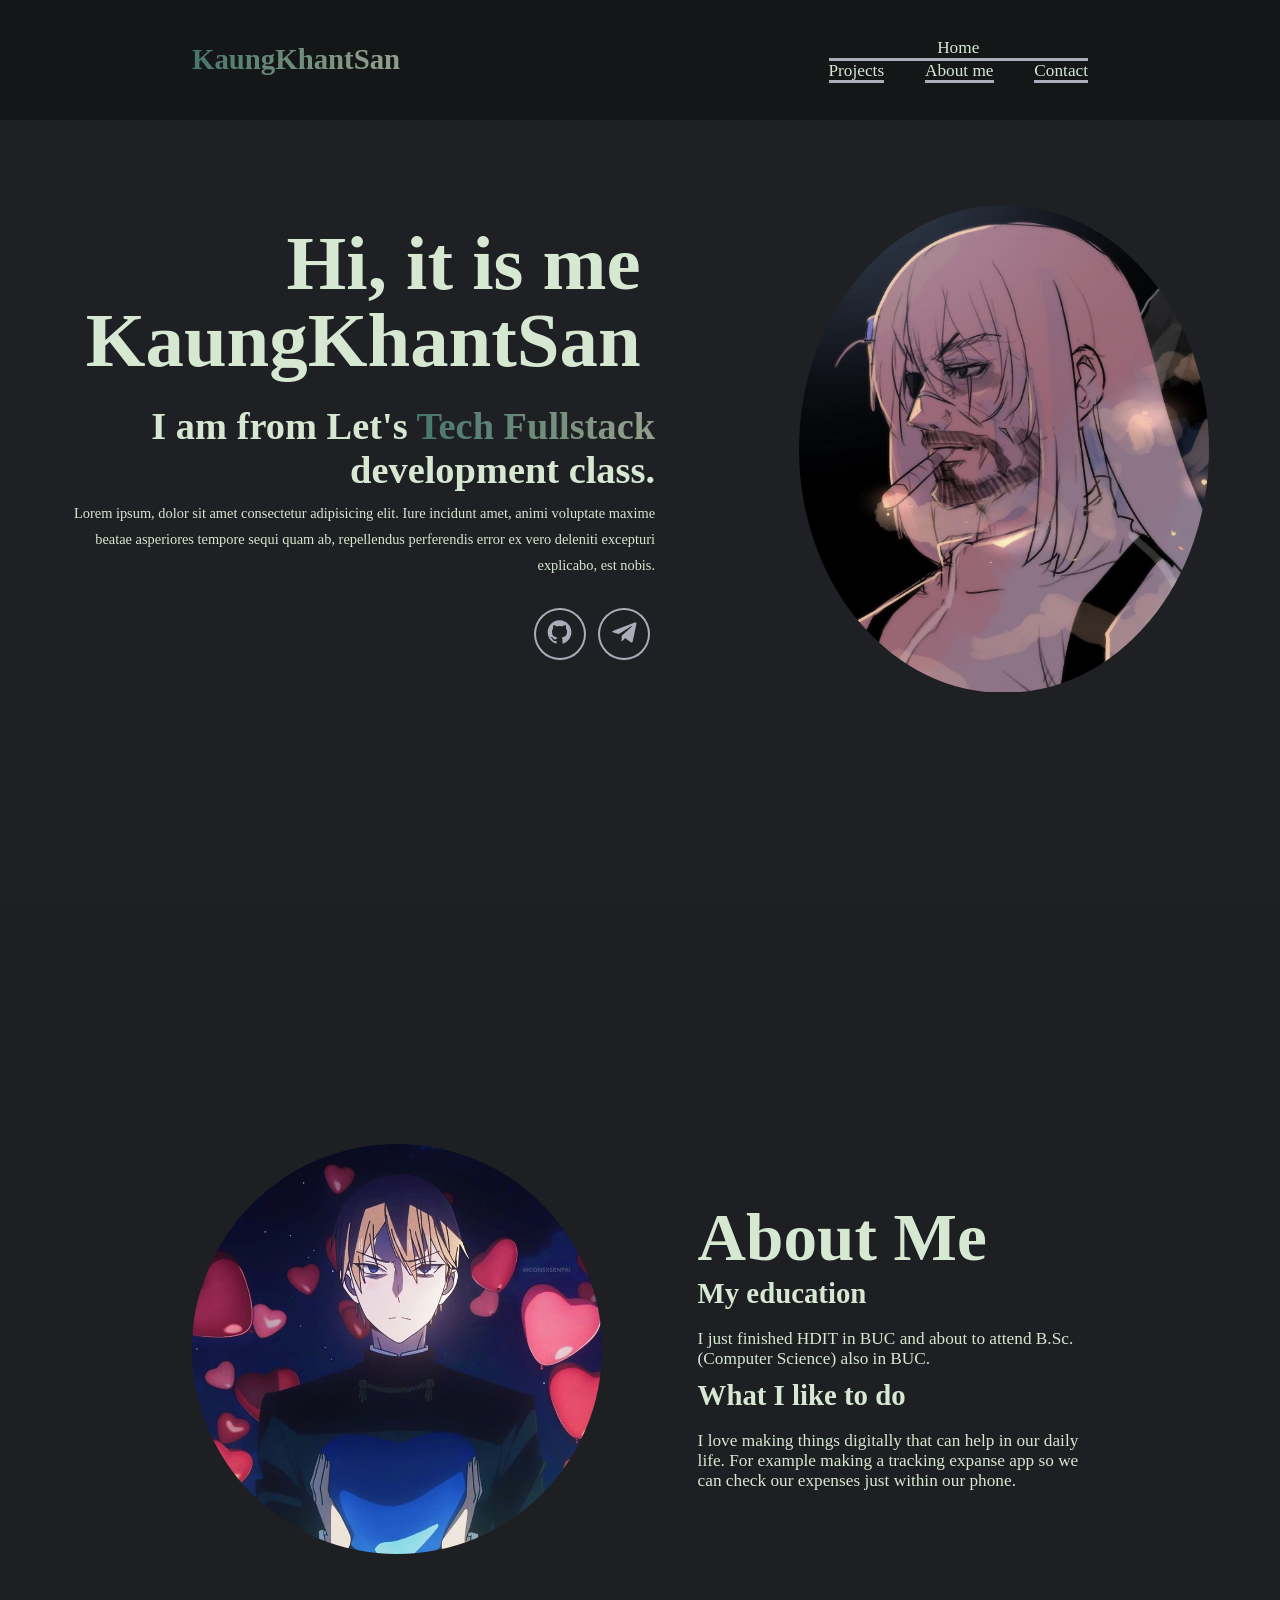
==== index.html @ 521247ca "Home page and about page added." ====
<!doctype html>
<html lang="en">
  <head>
    <meta charset="UTF-8" />
    <meta name="viewport" content="width=device-width, initial-scale=1.0" />
    <link rel="stylesheet" href="css/style.css" />
    <link
      href="https://unpkg.com/boxicons@2.1.4/css/boxicons.min.css"
      rel="stylesheet"
    />
    <title>Let's Tech Portfolio</title>
  </head>
  <body>
    <header class="header">
      <a href="#home" class="logo"><span>KaungKhantSan</span></a>
      <i class="bx bx-menu" id="menu-icon"></i>
      <nav class="navBar">
        <a href="#home" class="home">Home</a>
        <a href="#projects" class="projects">Projects</a>
        <a href="#aboutMe" class="aboutMe">About me</a>
        <a href="#contact" class="contact">Contact</a>
      </nav>
    </header>

    <section class="home" id="home">
      <div class="home-content">
        <h1>Hi, it is me KaungKhantSan</h1>
        <h3>I am from Let's <span>Tech Fullstack</span> development class.</h3>
        <p>
          Lorem ipsum, dolor sit amet consectetur adipisicing elit. Iure
          incidunt amet, animi voluptate maxime beatae asperiores tempore sequi
          quam ab, repellendus perferendis error ex vero deleniti excepturi
          explicabo, est nobis.
        </p>
        <div class="social-icons">
          <a href="#"><i class="bx bxl-github"></i></a>
          <a href="#"><i class="bx bxl-telegram"></i></a>
        </div>
      </div>
      <div class="home-img">
        <img src="assets/4313d2e14004666a464f64e05784f14e.jpg" alt="" />
      </div>
    </section>

    <section class="about" id="about">
      <div class="about-img">
        <img src="assets/1ae00e6d04856765911f0a07c1f2c365.jpg" alt="" />
      </div>
      <div class="about-content">
        <h2>About Me</h2>
        <h3>My education</h3>
        <p>
          I just finished HDIT in BUC and about to attend B.Sc. (Computer
          Science) also in BUC.
        </p>
        <h3>What I like to do</h3>
        <p>
          I love making things digitally that can help in our daily life. For
          example making a tracking expanse app so we can check our expenses
          just within our phone.
        </p>
      </div>
    </section>
    <script src="js/main.js"></script>
  </body>
</html>
---- css/style.css ----
* {
  padding: 0;
  margin: 0;
  scroll-behavior: smooth;
  text-decoration: none;
  box-sizing: border-box;
  font-family: "Poppins";
}

:root {
  --bg-color: #1e2023;
  --bg-second-color: #1e1f22;
  --text-color: #d6e7d2;
  --main-color: #acadba;
}

html {
  font-size: 60%;
  overflow-x: hidden;
}

body {
  background-color: var(--bg-color);
  color: var(--text-color);
}

.header {
  position: fixed;
  width: 100%;
  left: 0;
  top: 0;
  padding: 4rem 15%;
  background: rgba(0, 0, 0, 0.3);
  backdrop-filter: blur(10px);
  justify-content: space-between;
  align-items: center;
  z-index: 1000;
  display: flex;
}

#menu-icon {
  font-size: 3.5rem;
  color: var(--main-color);
  display: none;
}

.logo {
  font-size: 3rem;
  font-weight: 800;
  color: var(--text-color);
  cursor: pointer;
  transition: 0.3s ease-in-out;
}

.logo :hover {
  transform: scale(1.1);
}

span {
  background: linear-gradient(270deg, #8e9e8a 10%, #46766a 100%);
  background-clip: text;
  color: transparent;
}

.navBar a {
  font-size: 1.8rem;
  margin-left: 4rem;
  font-weight: 500;
  color: var(--text-color);
  transition: 0.3s ease-in-out;
  border-bottom: 3px solid var(--main-color);
}

section {
  min-height: 100vh;
  padding: 10rem 15%;
}

.home {
  display: flex;
  align-items: center;
  justify-content: center;
  gap: 15rem;
}

.home-content {
  display: flex;
  flex-direction: column;
  align-items: flex-end;
  text-align: right;
}

.home-content h1 {
  font-size: 8rem;
  font-weight: 700;
  margin: 1.5rem;
  line-height: 1;
}

.home-content h3 {
  margin: 1rem 0;
  font-size: 4rem;
}

.home-content p {
  font-size: 1.5rem;
  font-weight: 500;
  line-height: 1.8;
}

.home-img img {
  width: 32vw;
  border-radius: 50%;
}

.social-icons a {
  display: inline-flex;
  align-items: center;
  justify-content: center;
  font-size: 3rem;
  padding: 1rem;
  background: transparent;
  border: 2px solid var(--main-color);
  border-radius: 50%;
  color: var(--main-color);
  margin: 3rem 0.5rem;
  transition: 0.3s ease-in-out;
}

.social-icons a:hover {
  color: var(--text-color);
  background-color: var(--main-color);
  transform: scale(1.1) translateY(-5px);
  box-shadow: 0 0 25px var(--text-color);
}

.about {
  display: flex;
  align-items: center;
  justify-content: center;
  gap: 10rem;
  background: var(--bg-second-color);
}

.about-img img {
  width: 32vw;
  border-radius: 50%;
}

.about-content h2 {
  font-size: 7rem;
  text-align: left;
}

.about-content h3 {
  font-size: 3rem;
  text-align: left;
  margin-bottom: 2rem;
}

.about-content p {
  font-size: 1.8rem;
  margin-bottom: 1rem;
}

/* ::-webkit-scrollbar {
  width: 10px;
}

::-webkit-scrollbar-thumb {
  background-color: var(--main-color);
}

::-webkit-scrollbar-track {
  background-color: var(--bg-color);
} */
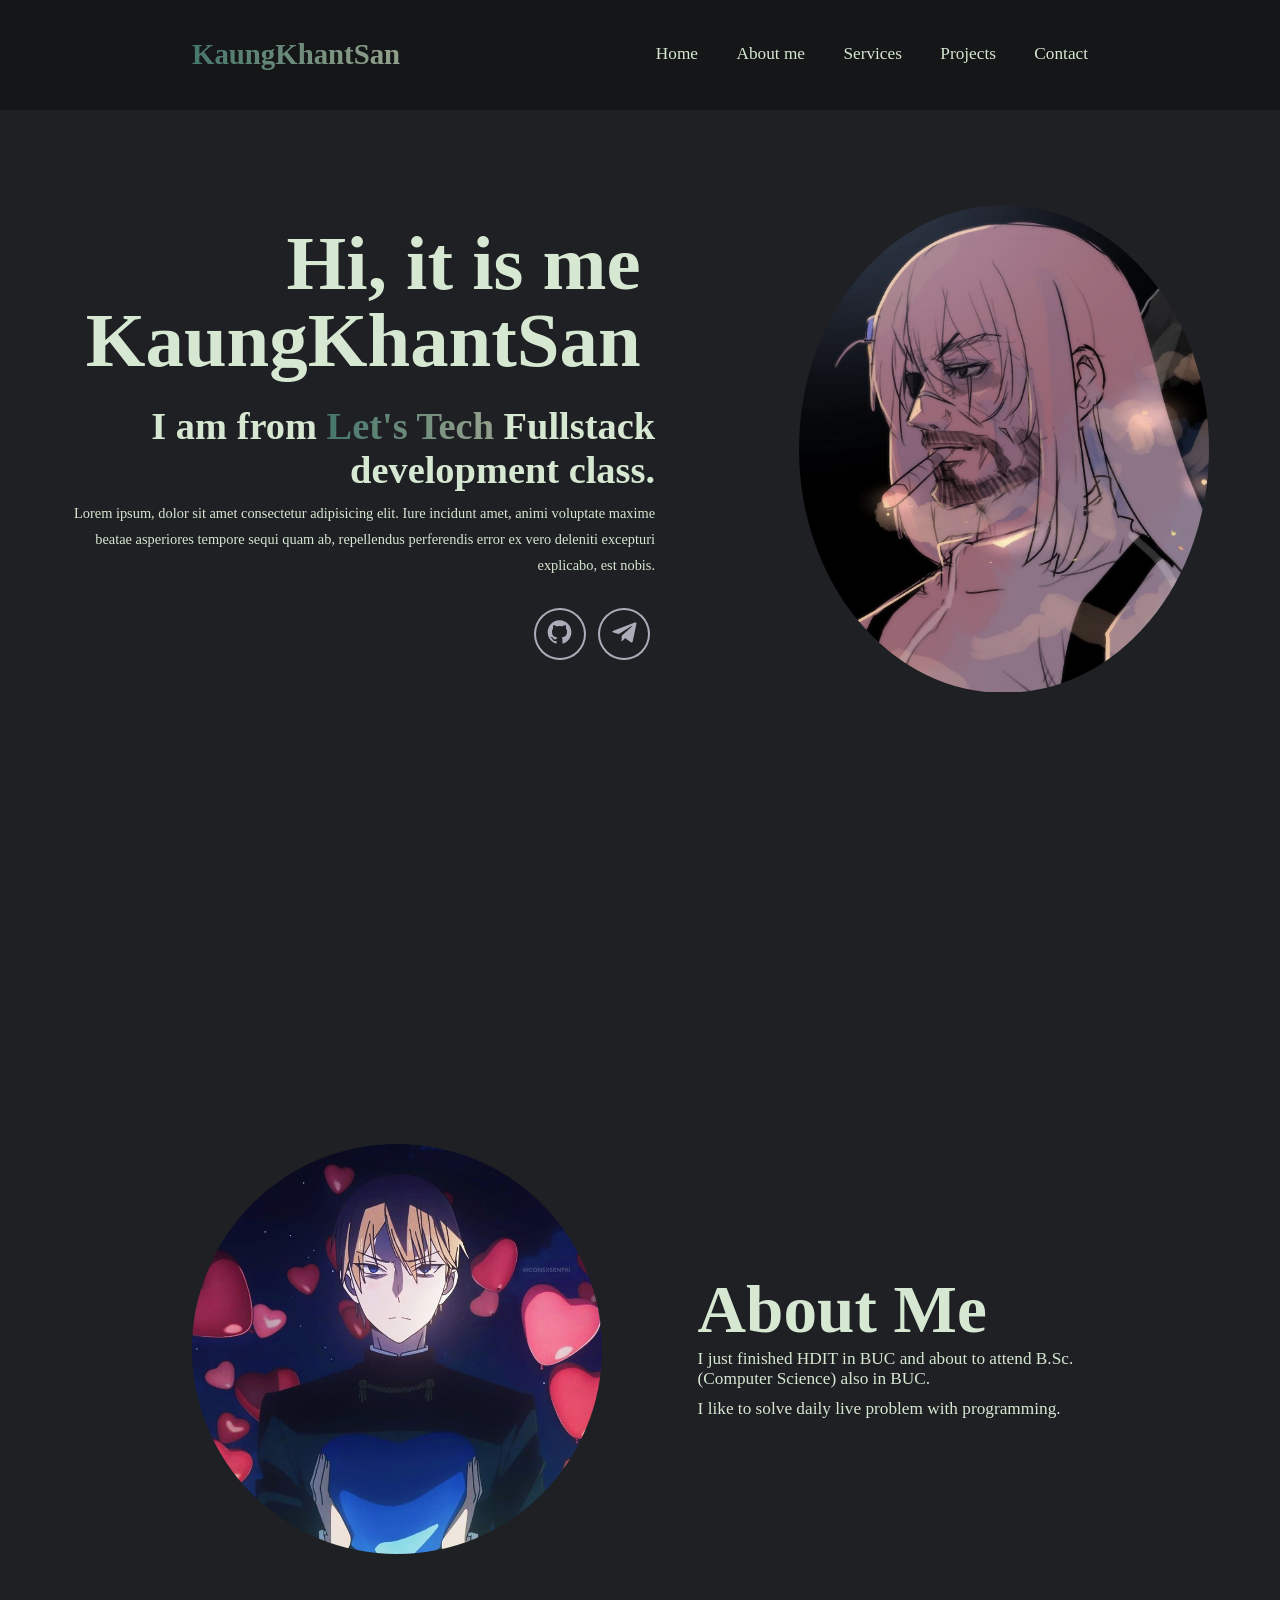
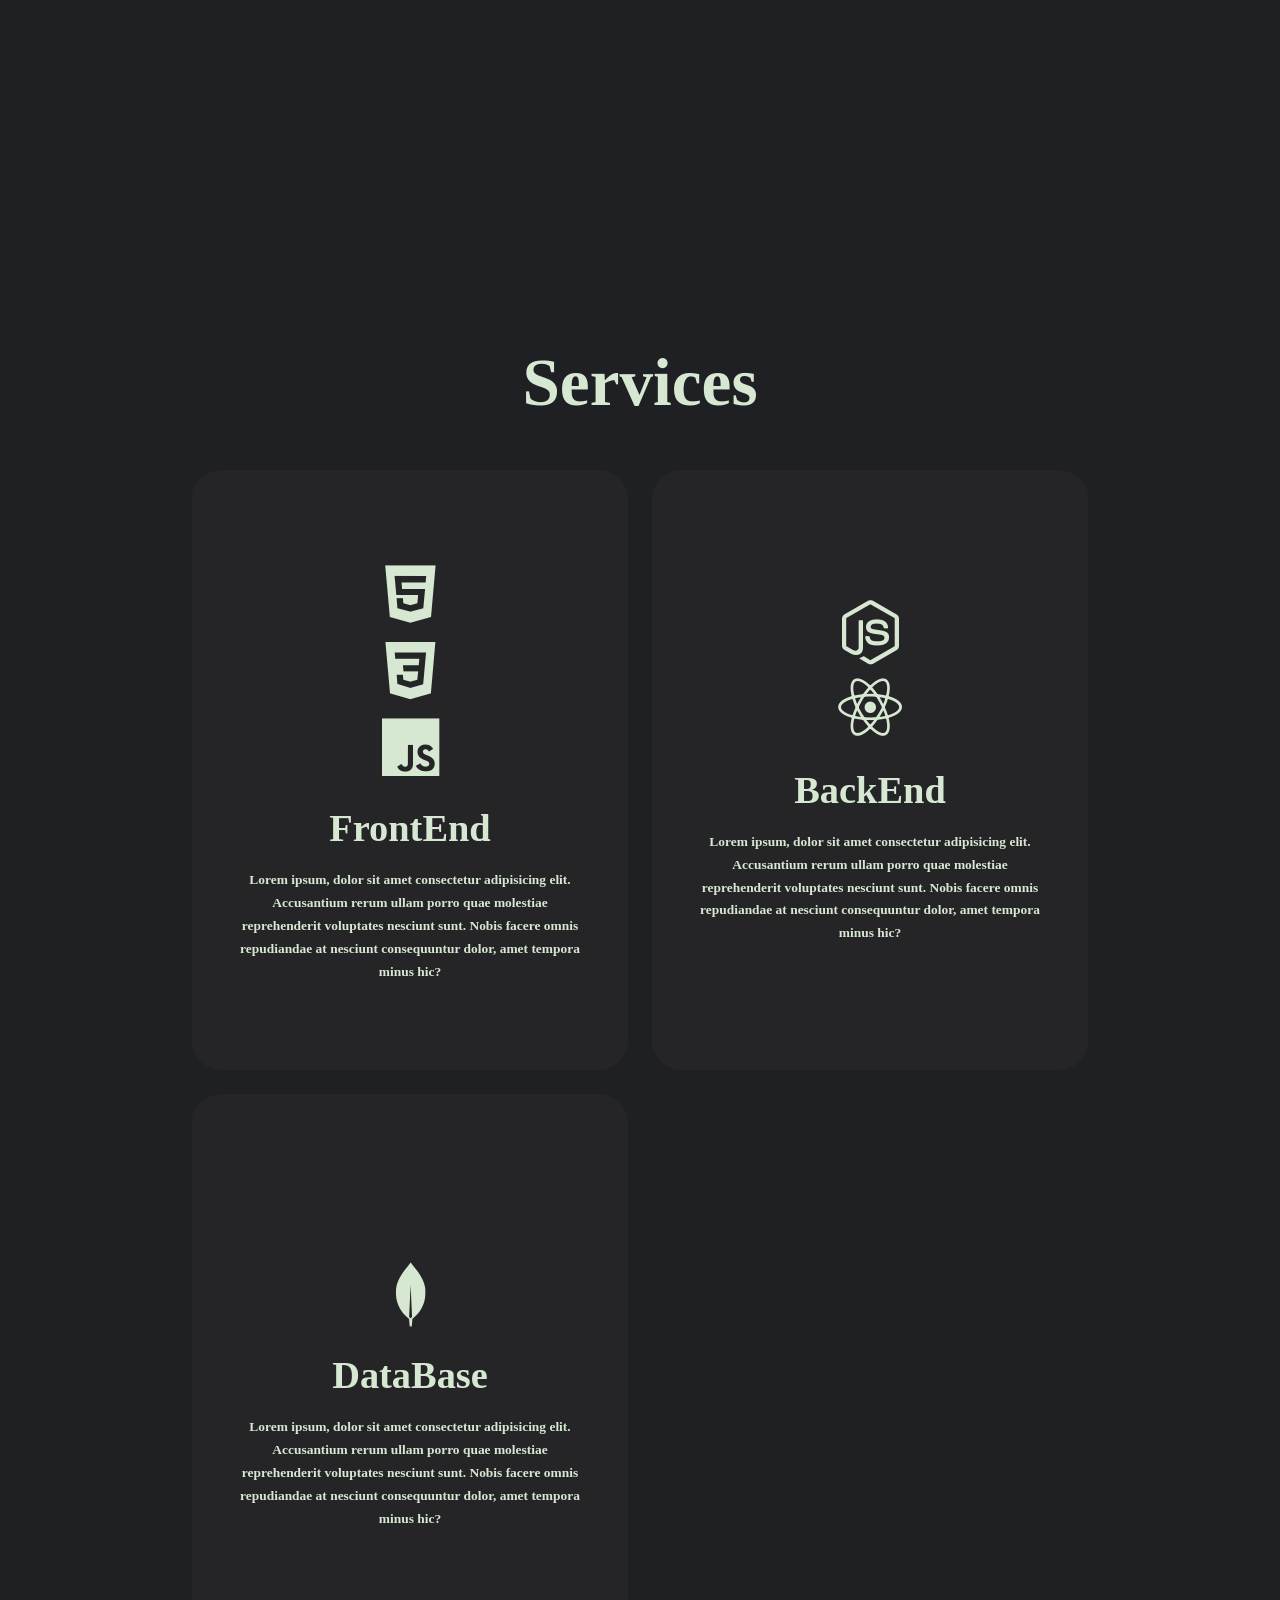
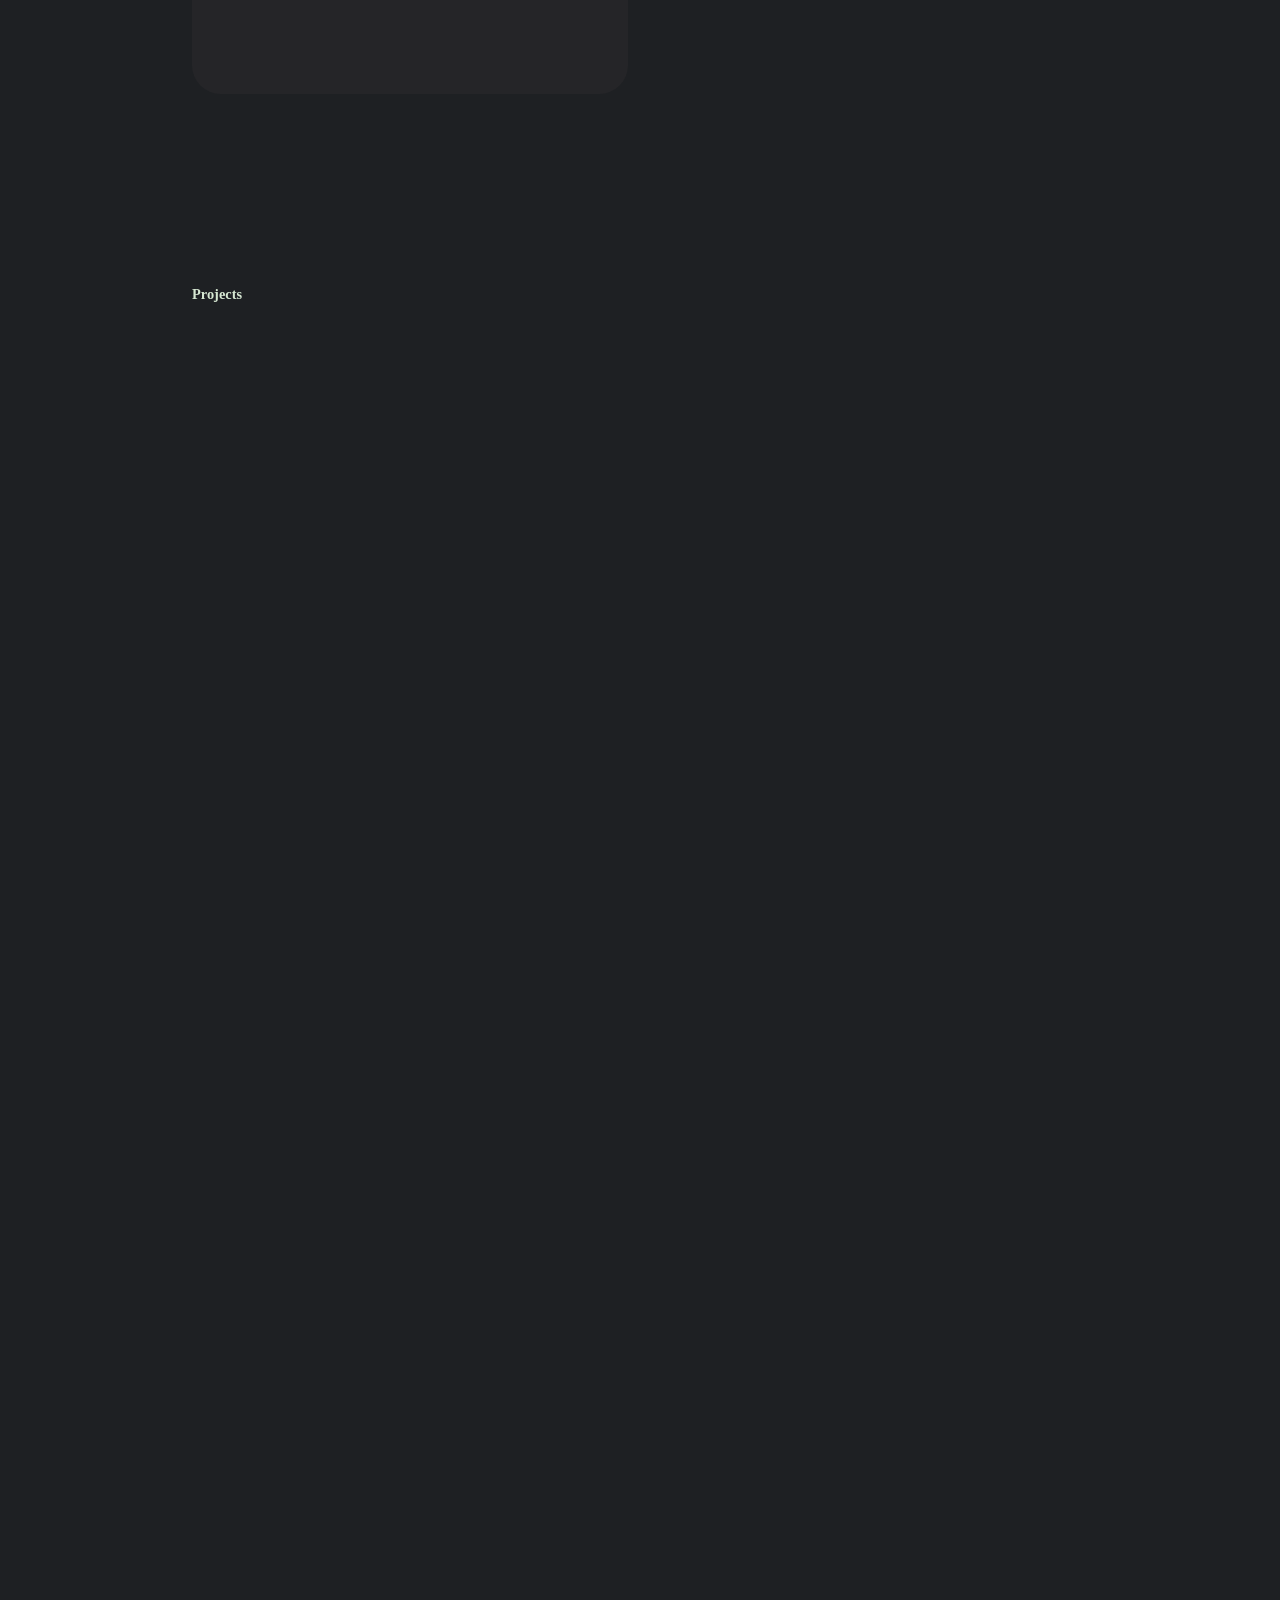
==== commit 4e6864aa: "Services Added" ====
--- a/index.html
+++ b/index.html
@@ -16,8 +16,9 @@
       <i class="bx bx-menu" id="menu-icon"></i>
       <nav class="navBar">
         <a href="#home" class="home">Home</a>
+        <a href="#aboutMe" class="aboutMe">About me</a>
+        <a href="#services" class="services">Services</a>
         <a href="#projects" class="projects">Projects</a>
-        <a href="#aboutMe" class="aboutMe">About me</a>
         <a href="#contact" class="contact">Contact</a>
       </nav>
     </header>
@@ -25,7 +26,7 @@
     <section class="home" id="home">
       <div class="home-content">
         <h1>Hi, it is me KaungKhantSan</h1>
-        <h3>I am from Let's <span>Tech Fullstack</span> development class.</h3>
+        <h3>I am from <span>Let's Tech</span> Fullstack development class.</h3>
         <p>
           Lorem ipsum, dolor sit amet consectetur adipisicing elit. Iure
           incidunt amet, animi voluptate maxime beatae asperiores tempore sequi
@@ -42,25 +43,75 @@
       </div>
     </section>
 
-    <section class="about" id="about">
+    <section class="aboutMe" id="aboutMe">
       <div class="about-img">
         <img src="assets/1ae00e6d04856765911f0a07c1f2c365.jpg" alt="" />
       </div>
       <div class="about-content">
         <h2>About Me</h2>
-        <h3>My education</h3>
         <p>
           I just finished HDIT in BUC and about to attend B.Sc. (Computer
           Science) also in BUC.
         </p>
-        <h3>What I like to do</h3>
-        <p>
-          I love making things digitally that can help in our daily life. For
-          example making a tracking expanse app so we can check our expenses
-          just within our phone.
-        </p>
+        <p>I like to solve daily live problem with programming.</p>
       </div>
     </section>
+
+    <section class="services" id="services">
+      <h2 class="heading">Services</h2>
+
+      <div class="services-container">
+        <div class="services-box">
+          <div class="services-info">
+            <i class="bx bxl-html5"></i>
+            <i class="bx bxl-css3"></i>
+            <i class="bx bxl-javascript"></i>
+            <h4>FrontEnd</h4>
+            <p>
+              Lorem ipsum, dolor sit amet consectetur adipisicing elit.
+              Accusantium rerum ullam porro quae molestiae reprehenderit
+              voluptates nesciunt sunt. Nobis facere omnis repudiandae at
+              nesciunt consequuntur dolor, amet tempora minus hic?
+            </p>
+          </div>
+        </div>
+
+        <div class="services-box">
+          <div class="services-info">
+            <i class="bx bxl-nodejs"></i>
+            <i class="bx bxl-react"></i>
+            <h4>BackEnd</h4>
+            <p>
+              Lorem ipsum, dolor sit amet consectetur adipisicing elit.
+              Accusantium rerum ullam porro quae molestiae reprehenderit
+              voluptates nesciunt sunt. Nobis facere omnis repudiandae at
+              nesciunt consequuntur dolor, amet tempora minus hic?
+            </p>
+          </div>
+        </div>
+
+        <div class="services-box">
+          <div class="services-info">
+            <i class="bx bxl-mongodb"></i>
+            <h4>DataBase</h4>
+            <p>
+              Lorem ipsum, dolor sit amet consectetur adipisicing elit.
+              Accusantium rerum ullam porro quae molestiae reprehenderit
+              voluptates nesciunt sunt. Nobis facere omnis repudiandae at
+              nesciunt consequuntur dolor, amet tempora minus hic?
+            </p>
+          </div>
+        </div>
+      </div>
+    </section>
+
+    <section class="projects" id="projects">
+      <h2>Projects</h2>
+
+      <div></div>
+    </section>
+
+    <section class="contact" id="contact"></section>
     <script src="js/main.js"></script>
   </body>
 </html>
--- a/css/style.css
+++ b/css/style.css
@@ -9,7 +9,7 @@
 
 :root {
   --bg-color: #1e2023;
-  --bg-second-color: #1e1f22;
+  --bg-second-color: #252528;
   --text-color: #d6e7d2;
   --main-color: #acadba;
 }
@@ -32,10 +32,10 @@
   padding: 4rem 15%;
   background: rgba(0, 0, 0, 0.3);
   backdrop-filter: blur(10px);
+  display: flex;
   justify-content: space-between;
   align-items: center;
   z-index: 1000;
-  display: flex;
 }
 
 #menu-icon {
@@ -62,12 +62,21 @@
   color: transparent;
 }
 
+.navBar {
+  display: flex;
+}
+
 .navBar a {
   font-size: 1.8rem;
   margin-left: 4rem;
   font-weight: 500;
   color: var(--text-color);
   transition: 0.3s ease-in-out;
+  border-bottom: 2px solid transparent;
+}
+
+.navBar a:hover {
+  color: var(--main-color);
   border-bottom: 3px solid var(--main-color);
 }
 
@@ -134,12 +143,12 @@
   box-shadow: 0 0 25px var(--text-color);
 }
 
-.about {
+.aboutMe {
   display: flex;
   align-items: center;
   justify-content: center;
   gap: 10rem;
-  background: var(--bg-second-color);
+  /* background: var(--bg-second-color); */
 }
 
 .about-img img {
@@ -174,3 +183,60 @@
 ::-webkit-scrollbar-track {
   background-color: var(--bg-color);
 } */
+
+.heading {
+  text-align: center;
+  font-size: 7rem;
+  margin: 5rem 0;
+}
+
+.services {
+  color: var(--text-color);
+}
+
+.services h2 {
+  color: var(--text-color);
+}
+
+.services-container {
+  display: grid;
+  grid-template-columns: repeat(auto-fit, minmax(300px, 1fr));
+  align-items: center;
+  gap: 2.5rem;
+}
+
+.services-box {
+  display: flex;
+  align-items: center;
+  justify-content: center;
+  background-color: var(--bg-second-color);
+  height: 600px;
+  border-radius: 3rem;
+  cursor: pointer;
+  border: 5px soild transparent;
+}
+
+.services-info {
+  display: flex;
+  flex-direction: column;
+  text-align: center;
+  justify-content: center;
+  align-items: center;
+  padding: 5rem;
+}
+
+.services-info h4 {
+  font-size: 4rem;
+  margin: 2rem 0;
+  font-weight: 800;
+}
+
+.services-info p {
+  font-size: 1.4rem;
+  font-weight: 600;
+  line-height: 1.7;
+}
+
+.services-info i {
+  font-size: 8rem;
+}
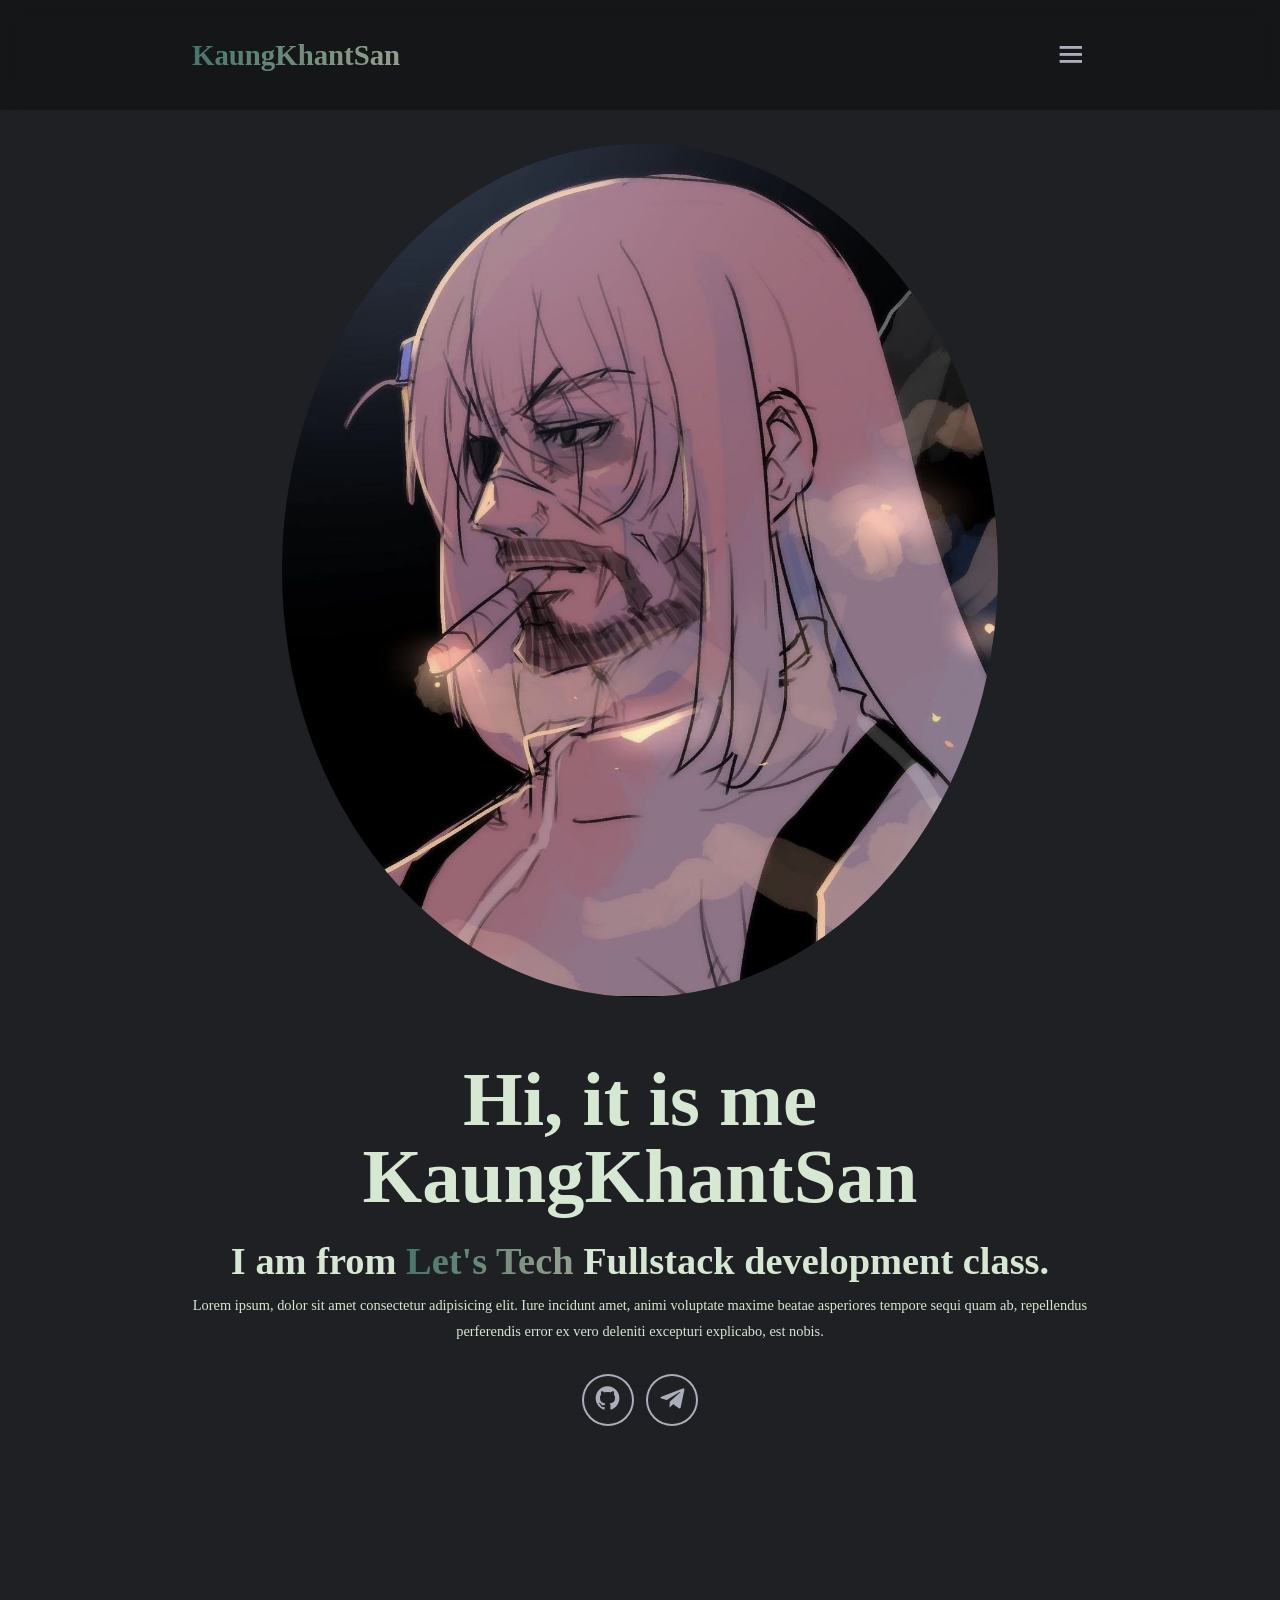
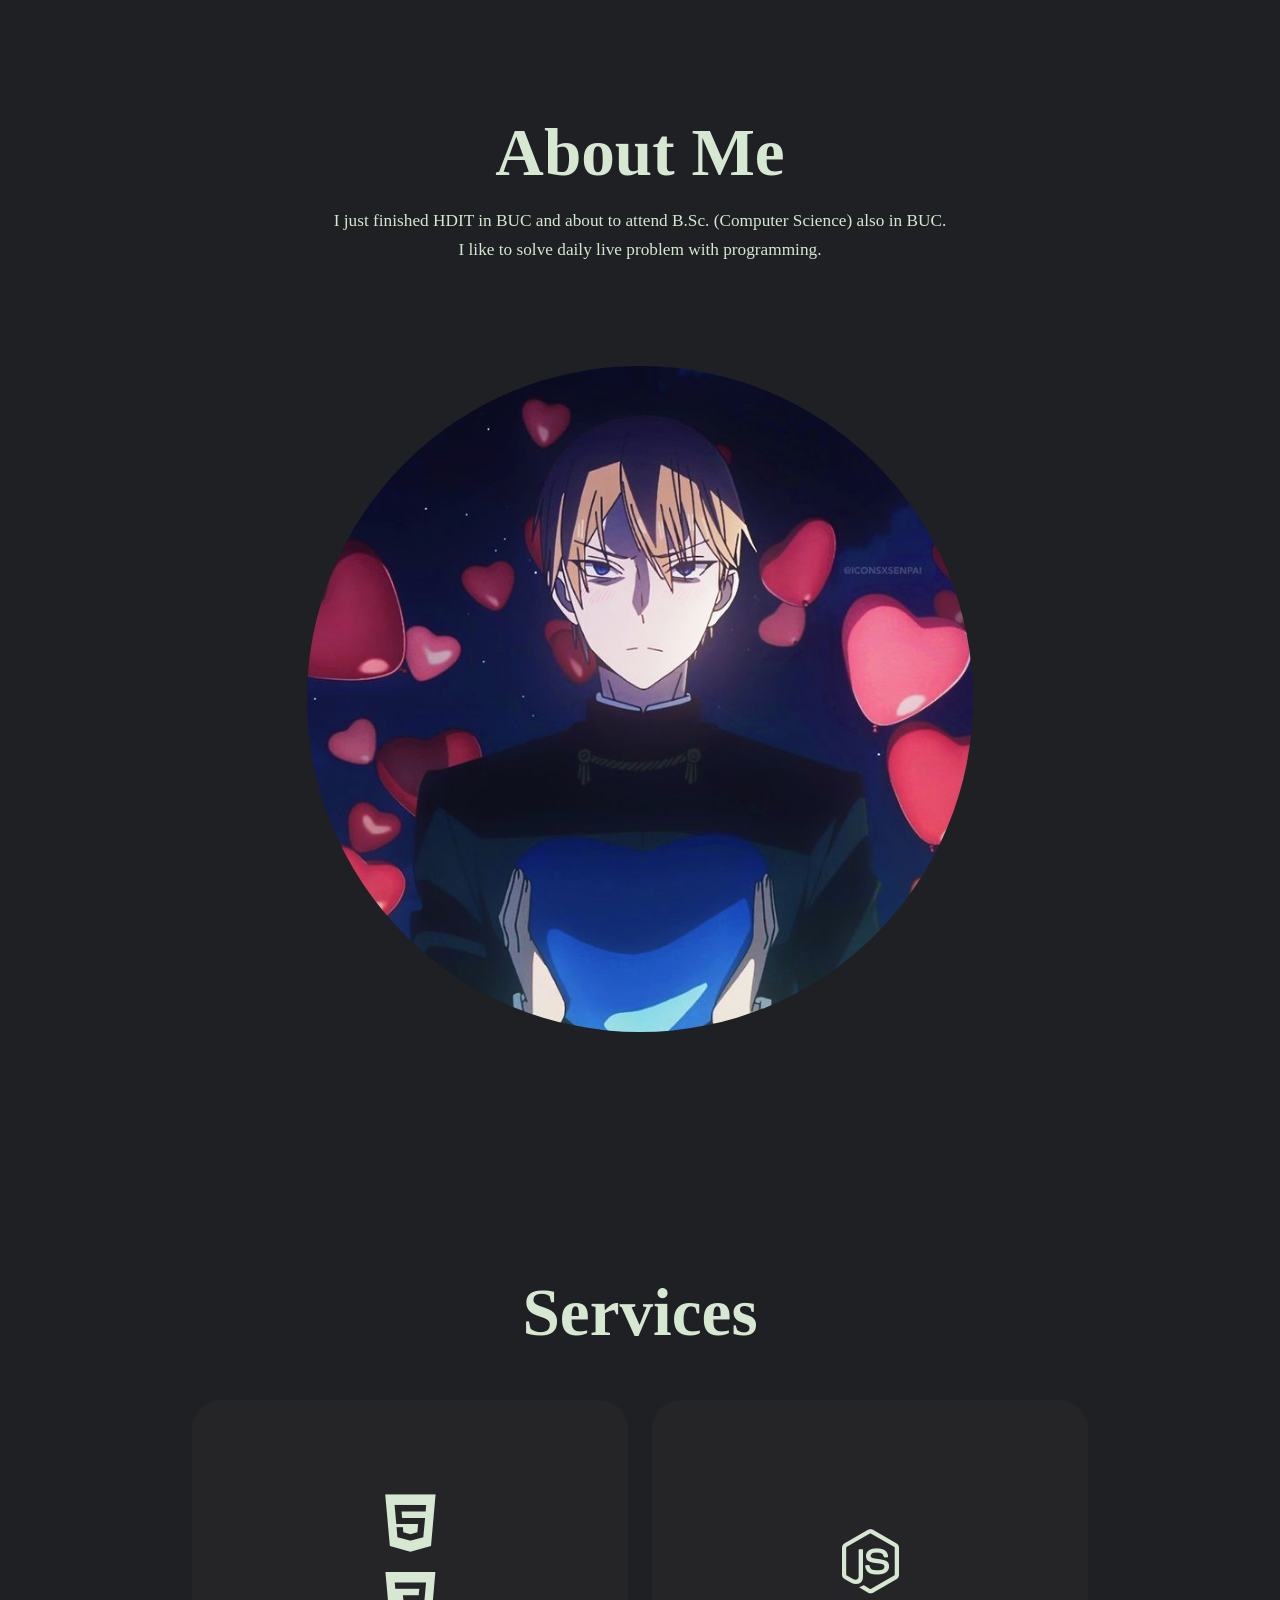
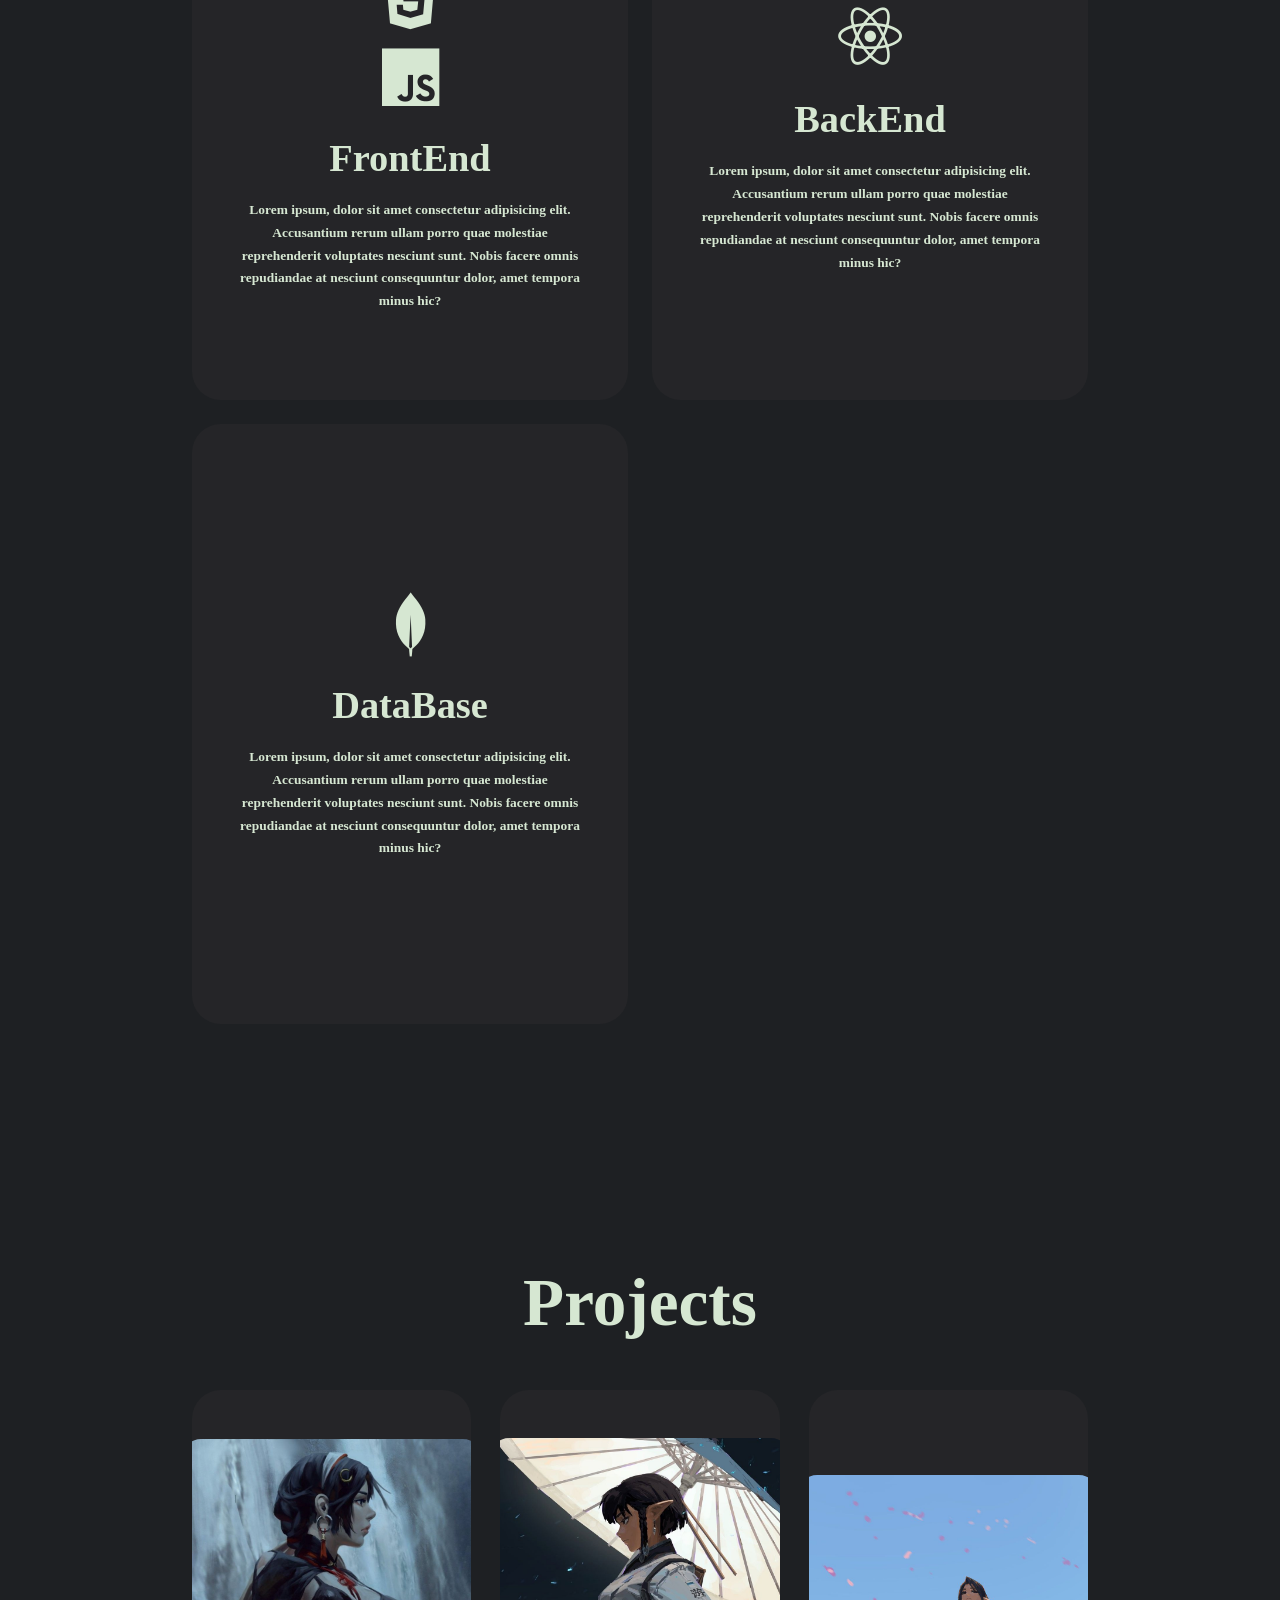
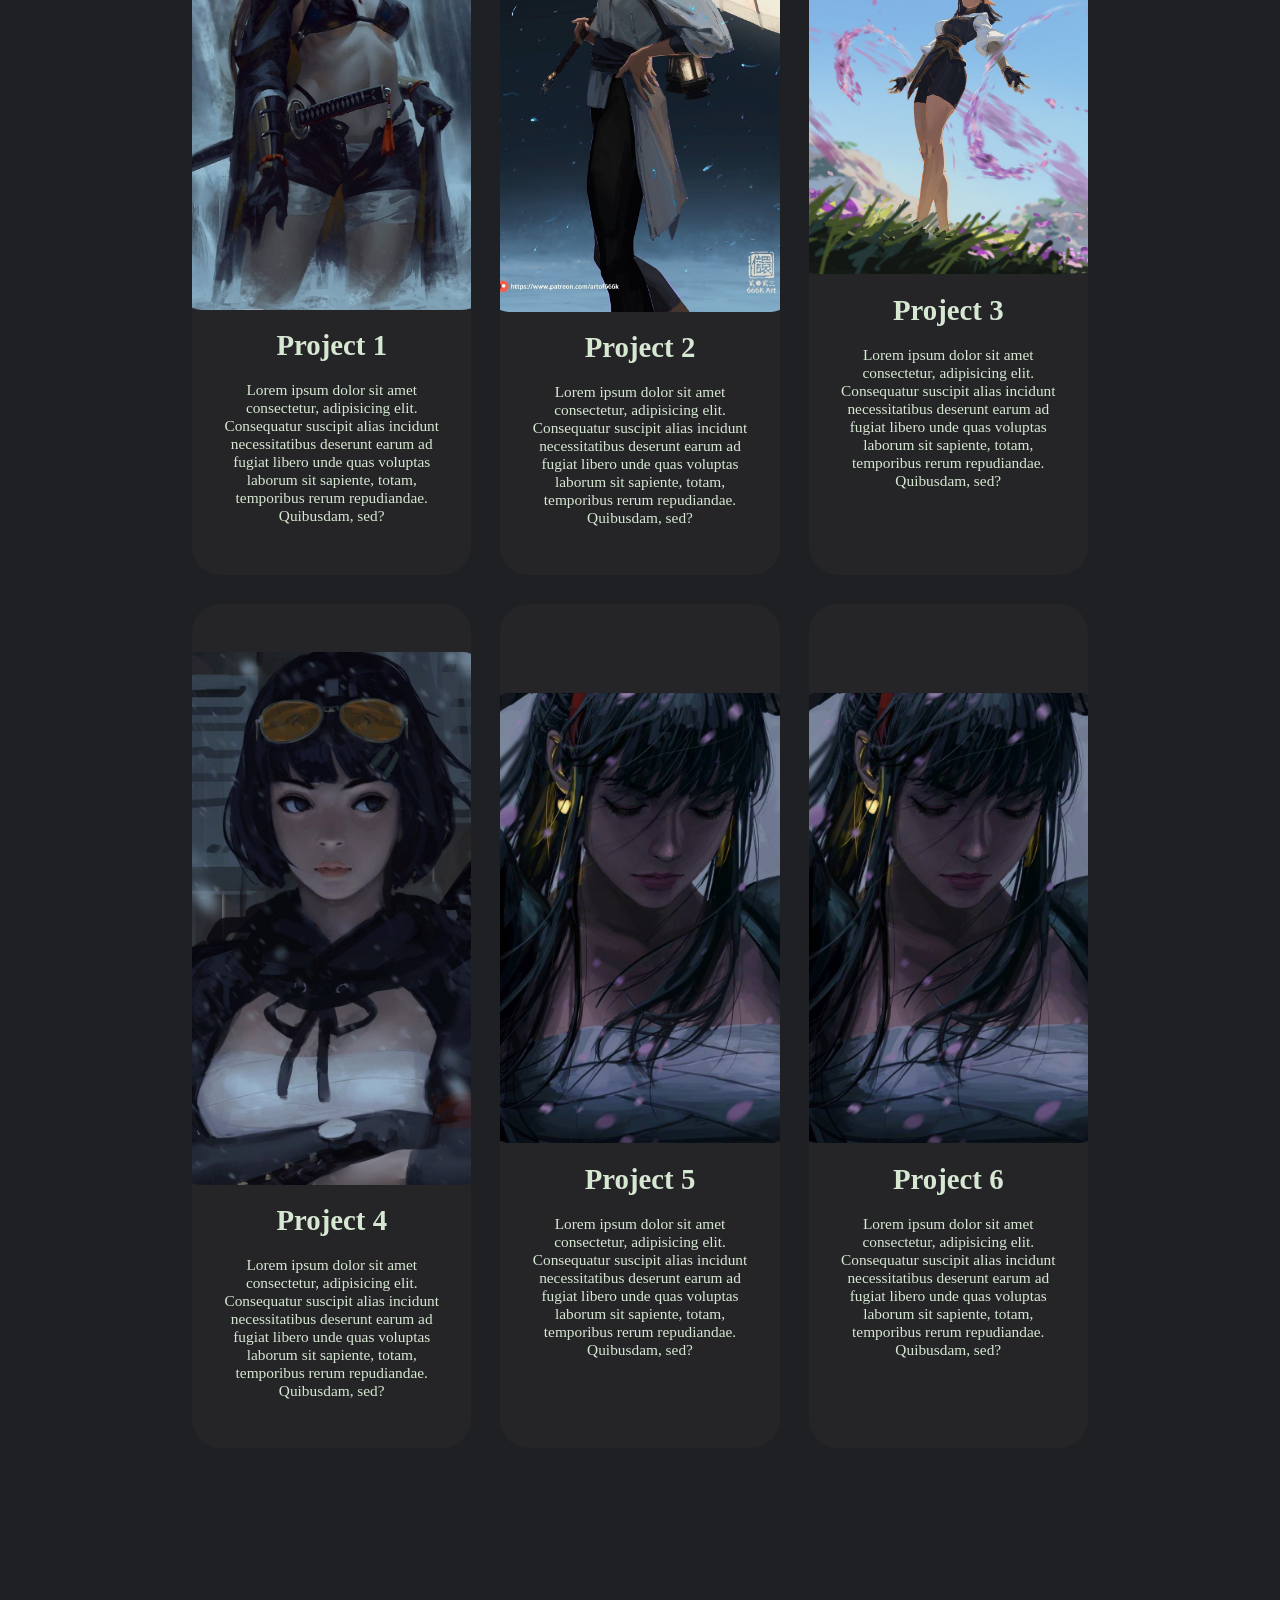
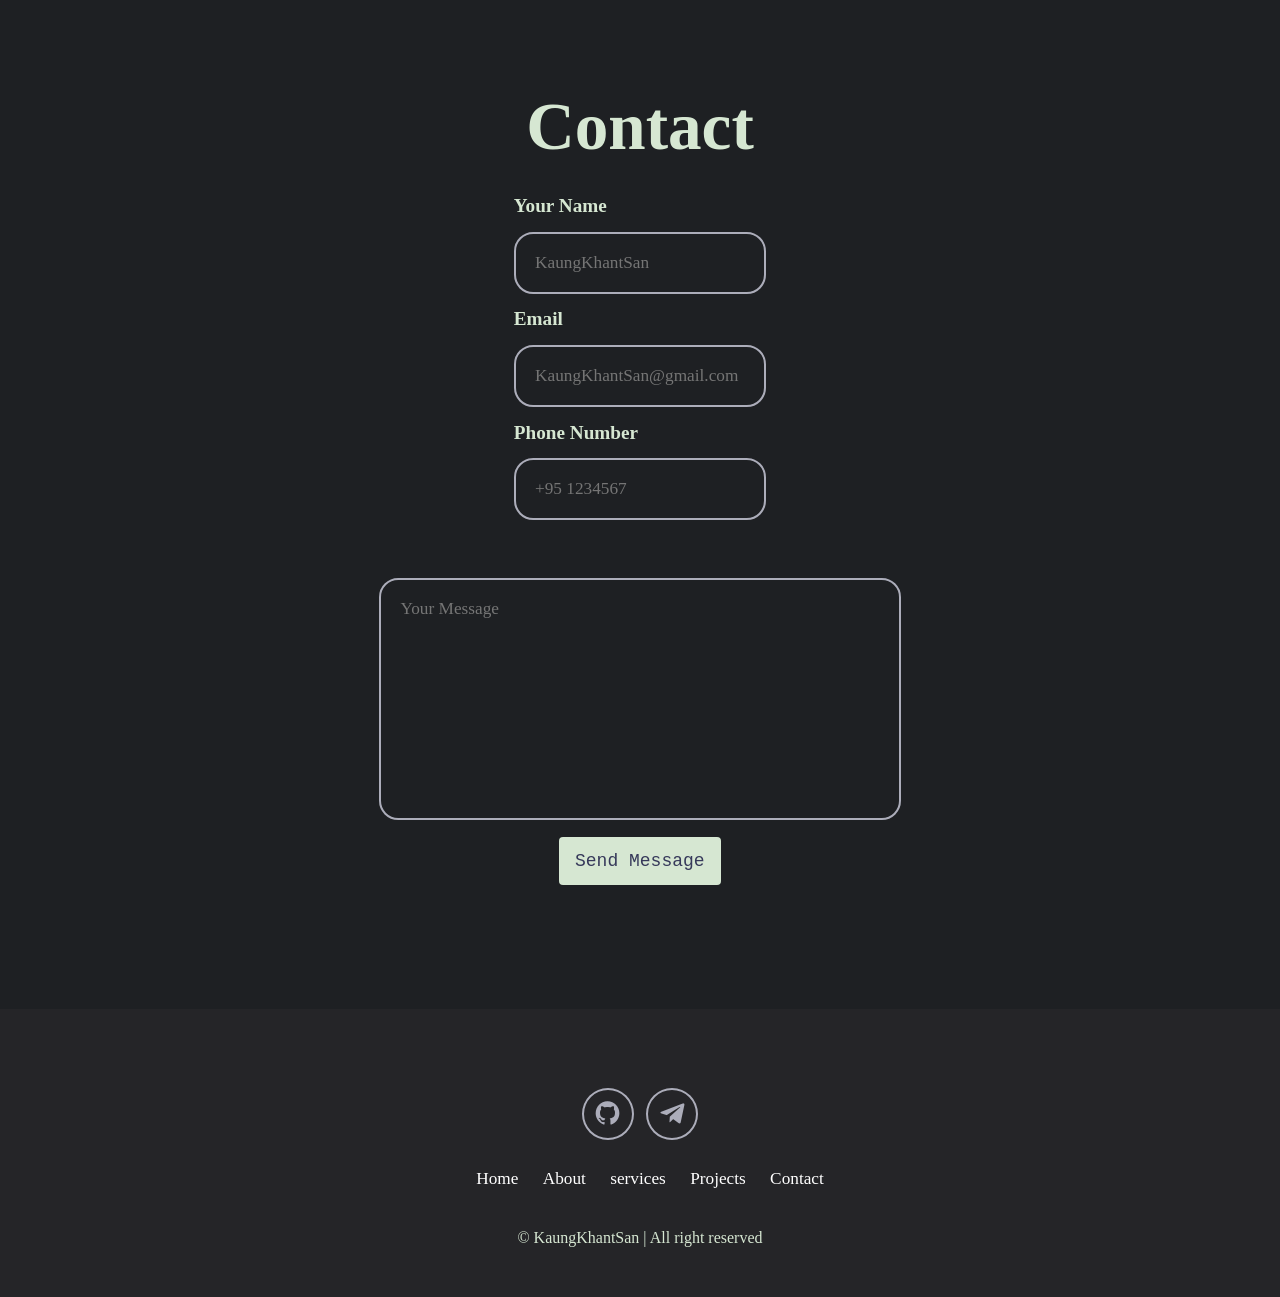
==== commit 80400e8f: "Contact and Responsive interface added." ====
--- a/index.html
+++ b/index.html
@@ -106,12 +106,120 @@
     </section>
 
     <section class="projects" id="projects">
-      <h2>Projects</h2>
-
-      <div></div>
-    </section>
-
-    <section class="contact" id="contact"></section>
+      <h2 class="heading">Projects</h2>
+
+      <div class="projects-box">
+        <div class="project-card">
+          <img src="assets/4a3abc1ccaa1cf51f5522e6e12ae1662.jpg" alt="" />
+          <h3>Project 1</h3>
+          <p>
+            Lorem ipsum dolor sit amet consectetur, adipisicing elit.
+            Consequatur suscipit alias incidunt necessitatibus deserunt earum ad
+            fugiat libero unde quas voluptas laborum sit sapiente, totam,
+            temporibus rerum repudiandae. Quibusdam, sed?
+          </p>
+        </div>
+
+        <div class="project-card">
+          <img src="assets/1f10620187d05b2f5ece68a29ef951b0.jpg" alt="" />
+          <h3>Project 2</h3>
+          <p>
+            Lorem ipsum dolor sit amet consectetur, adipisicing elit.
+            Consequatur suscipit alias incidunt necessitatibus deserunt earum ad
+            fugiat libero unde quas voluptas laborum sit sapiente, totam,
+            temporibus rerum repudiandae. Quibusdam, sed?
+          </p>
+        </div>
+
+        <div class="project-card">
+          <img src="assets/3d9405081b2c0bbd38f3a22aa67f547c.jpg" alt="" />
+          <h3>Project 3</h3>
+          <p>
+            Lorem ipsum dolor sit amet consectetur, adipisicing elit.
+            Consequatur suscipit alias incidunt necessitatibus deserunt earum ad
+            fugiat libero unde quas voluptas laborum sit sapiente, totam,
+            temporibus rerum repudiandae. Quibusdam, sed?
+          </p>
+        </div>
+
+        <div class="project-card">
+          <img src="assets/afd4ffc577d5086dbfb3029b1802fe68.jpg" alt="" />
+          <h3>Project 4</h3>
+          <p>
+            Lorem ipsum dolor sit amet consectetur, adipisicing elit.
+            Consequatur suscipit alias incidunt necessitatibus deserunt earum ad
+            fugiat libero unde quas voluptas laborum sit sapiente, totam,
+            temporibus rerum repudiandae. Quibusdam, sed?
+          </p>
+        </div>
+
+        <div class="project-card">
+          <img src="assets/ee1275892abc401e7ed73f2d7123c5b8.jpg" alt="" />
+          <h3>Project 5</h3>
+          <p>
+            Lorem ipsum dolor sit amet consectetur, adipisicing elit.
+            Consequatur suscipit alias incidunt necessitatibus deserunt earum ad
+            fugiat libero unde quas voluptas laborum sit sapiente, totam,
+            temporibus rerum repudiandae. Quibusdam, sed?
+          </p>
+        </div>
+        <div class="project-card">
+          <img src="assets/ee1275892abc401e7ed73f2d7123c5b8.jpg" alt="" />
+          <h3>Project 6</h3>
+          <p>
+            Lorem ipsum dolor sit amet consectetur, adipisicing elit.
+            Consequatur suscipit alias incidunt necessitatibus deserunt earum ad
+            fugiat libero unde quas voluptas laborum sit sapiente, totam,
+            temporibus rerum repudiandae. Quibusdam, sed?
+          </p>
+        </div>
+      </div>
+    </section>
+
+    <section class="contact" id="contact">
+      <h2 class="heading">Contact</h2>
+
+      <form action="">
+        <div class="input-group-1">
+          <div class="input-box">
+            <h3>Your Name</h3>
+            <input type="text" placeholder="KaungKhantSan" />
+            <h3>Email</h3>
+            <input type="email" placeholder="KaungKhantSan@gmail.com" />
+          </div>
+          <div class="input-box">
+            <h3>Phone Number</h3>
+            <input type="number" placeholder="+95 1234567" />
+          </div>
+        </div>
+        <div class="input-group-2">
+          <textarea
+            name=""
+            id=""
+            placeholder="Your Message"
+            cols="30"
+            rows="10"
+          ></textarea>
+          <input type="submit" value="Send Message" class="btn" />
+        </div>
+      </form>
+    </section>
+
+    <footer class="footer">
+      <div class="social-icons">
+        <a href="#"><i class="bx bxl-github"></i></a>
+        <a href="#"><i class="bx bxl-telegram"></i></a>
+      </div>
+      <ul>
+        <li><a href="#">Home</a></li>
+        <li><a href="#aboutMe">About</a></li>
+        <li><a href="#services">services</a></li>
+        <li><a href="#projects">Projects</a></li>
+        <li><a href="#contact">Contact</a></li>
+      </ul>
+
+      <p class="copyright">© KaungKhantSan | All right reserved</p>
+    </footer>
     <script src="js/main.js"></script>
   </body>
 </html>
--- a/css/style.css
+++ b/css/style.css
@@ -240,3 +240,223 @@
 .services-info i {
   font-size: 8rem;
 }
+
+.projects-box {
+  display: grid;
+  grid-template-columns: repeat(3, minmax(0, 1fr));
+  gap: 3rem;
+}
+
+.project-card {
+  display: flex;
+  flex-direction: column;
+  align-items: center;
+  justify-content: center;
+  text-align: center;
+  background-color: var(--bg-second-color);
+  border-radius: 3rem;
+  gap: 2rem;
+  padding: 5rem 2rem;
+  overflow: hidden;
+}
+
+.project-card img {
+  max-width: 300px;
+  border-radius: 2rem;
+  object-fit: cover;
+}
+
+.project-card h3 {
+  font-size: 3rem;
+}
+
+.project-card p {
+  font-size: 1.6rem;
+}
+
+.contact h2 {
+  margin-bottom: 3rem;
+  color: var(--text-color);
+}
+
+.contact form {
+  display: flex;
+  align-items: center;
+  justify-content: center;
+  gap: 3rem;
+  margin: 3rem 0;
+  text-align: center;
+}
+
+.contact h3 {
+  text-align: left;
+  font-size: 2rem;
+}
+
+.contact form .input-box input,
+.contact form textarea {
+  width: 100%;
+  padding: 2rem;
+  font-size: 1.8rem;
+  color: var(--text-color);
+  background-color: var(--bg-color);
+  border-radius: 2rem;
+  border: 2px solid var(--main-color);
+  margin: 1.5rem 0;
+  resize: none;
+}
+
+.btn {
+  align-items: center;
+  appearance: none;
+  background-color: var(--text-color);
+  border-radius: 4px;
+  border-width: 0;
+  box-sizing: border-box;
+  color: #36395a;
+  cursor: pointer;
+  display: inline-flex;
+  font-family: "JetBrains Mono", monospace;
+  height: 48px;
+  justify-content: center;
+  line-height: 1;
+  list-style: none;
+  overflow: hidden;
+  padding-left: 16px;
+  padding-right: 16px;
+  position: relative;
+  text-align: left;
+  text-decoration: none;
+  transition:
+    box-shadow 0.15s,
+    transform 0.15s;
+  user-select: none;
+  -webkit-user-select: none;
+  touch-action: manipulation;
+  white-space: nowrap;
+  will-change: box-shadow, transform;
+  font-size: 18px;
+}
+
+.btn:focus {
+  box-shadow:
+    #d6d6e7 0 0 0 1.5px inset,
+    rgba(45, 35, 66, 0.4) 0 2px 4px,
+    rgba(45, 35, 66, 0.3) 0 7px 13px -3px,
+    #d6d6e7 0 -3px 0 inset;
+}
+
+.btn:hover {
+  box-shadow:
+    rgba(45, 35, 66, 0.4) 0 4px 8px,
+    rgba(45, 35, 66, 0.3) 0 7px 13px -3px,
+    #d6d6e7 0 -3px 0 inset;
+  transform: translateY(-2px);
+}
+
+.btn:active {
+  box-shadow: #d6d6e7 0 3px 7px inset;
+  transform: translateY(2px);
+}
+
+.footer {
+  background-color: var(--bg-second-color);
+  padding: 50px 0;
+}
+
+.footer .social-icons {
+  text-align: center;
+}
+
+.footer ul {
+  text-align: center;
+  font-size: 1.8rem;
+}
+
+.footer ul li {
+  display: inline-block;
+  margin-left: 20px;
+}
+
+.footer ul li a {
+  color: white;
+  border-bottom: 3px solid transparent;
+  transition: 0.3s ease-in-out;
+}
+
+.footer ul li a:hover {
+  border-bottom: 3px solid var(--main-color);
+}
+
+.footer .copyright {
+  text-align: center;
+  margin-top: 40px;
+  font-size: 16px;
+}
+
+@media (max-width: 900px) {
+  .projects-box {
+    grid-template-columns: repeat(2, minmax(0, 1fr));
+  }
+}
+
+@media (max-width: 600px) {
+  .projects-box {
+    grid-template-columns: 1fr;
+  }
+}
+
+@media (max-width: 1280px) {
+  #menu-icon {
+    display: block;
+  }
+  .navBar {
+    position: absolute;
+    top: 100%;
+    right: 0;
+    width: 50%;
+    padding: 1rem 3rem;
+    background: rgba(0, 0, 0, 0.8);
+    border-bottom-left-radius: 2rem;
+    border-left: 2px solid var(--main-color);
+    border-bottom: 2px solid var(--main-color);
+    display: none;
+  }
+  .navBar a {
+    display: block;
+    font-size: 2rem;
+    margin: 3rem 0;
+    color: var(--text-color);
+  }
+  .navBar.active {
+    display: block;
+  }
+  .home {
+    flex-direction: column-reverse;
+    margin: 5rem 0;
+    gap: 5rem;
+  }
+  .home-content {
+    align-items: center;
+    text-align: center;
+  }
+  .home-img img {
+    width: 56vw;
+  }
+
+  .aboutMe {
+    flex-direction: column-reverse;
+    text-align: center;
+  }
+
+  .aboutMe h2 {
+    text-align: center;
+    margin: 2rem 0;
+  }
+  .about-img img {
+    width: 52vw;
+  }
+  .contact form {
+    flex-direction: column;
+  }
+}
